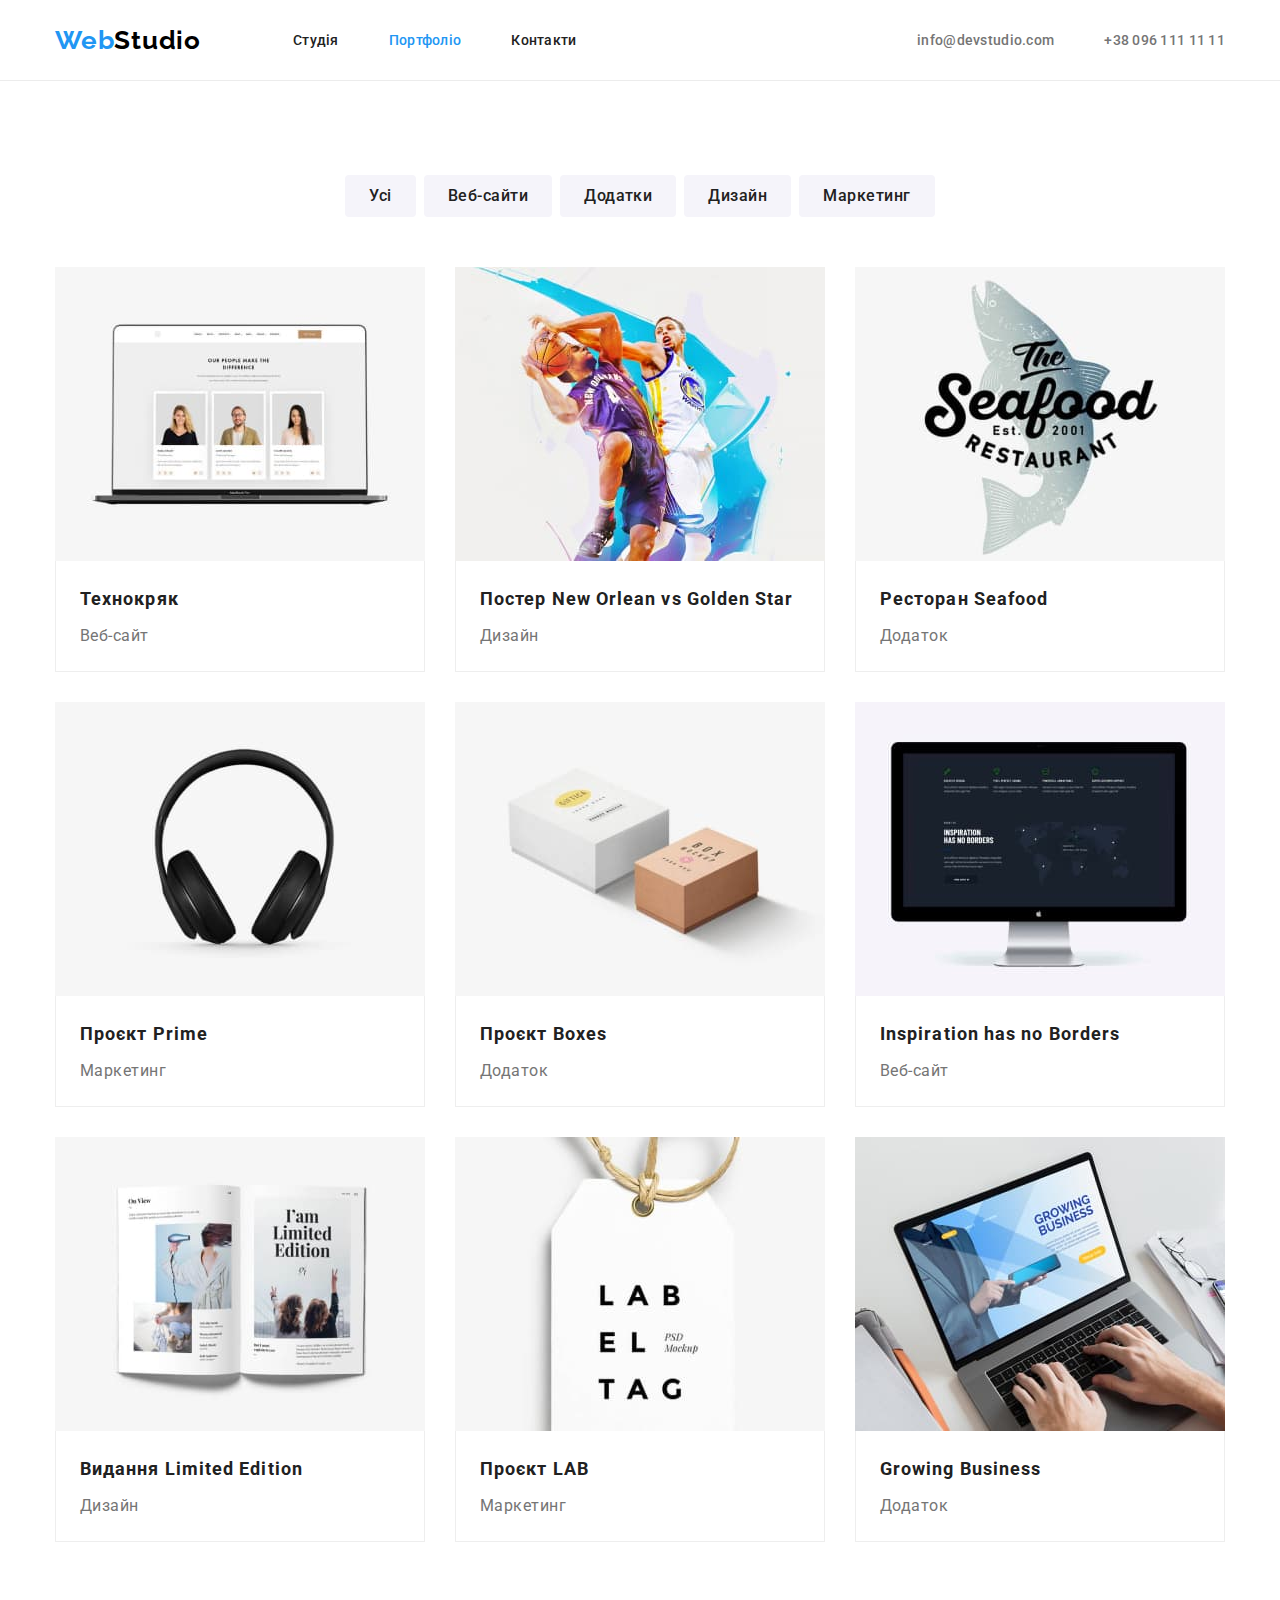
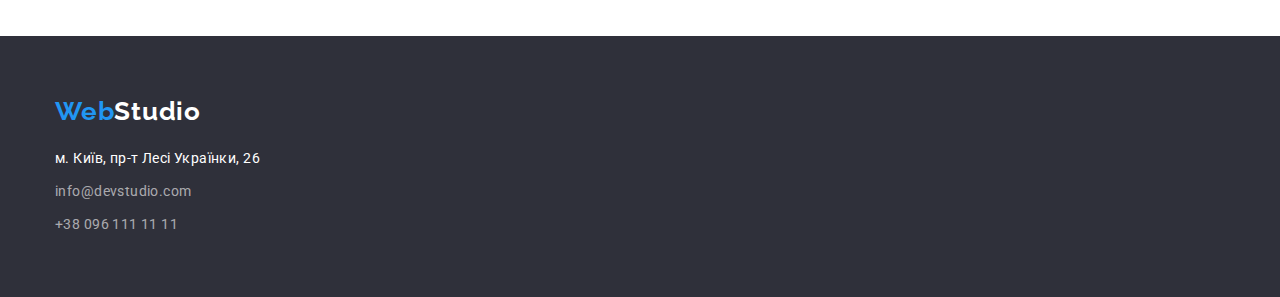
==== portfolio.html @ 220baa97 "0" ====
<!DOCTYPE html>
<html lang="uk">

<head>
    <meta charset="UTF-8" />
    <meta http-equiv="X-UA-Compatible" content="IE=edge" />
    <meta name="viewport" content="width=device-width, initial-scale=1.0" />
    <title>Document</title>
    <link rel="preconnect" href="https://fonts.googleapis.com">
    <link rel="preconnect" href="https://fonts.gstatic.com" crossorigin>
    <link rel="stylesheet"
        href="https://cdnjs.cloudflare.com/ajax/libs/modern-normalize/1.1.0/modern-normalize.min.css">
    <link
        href="https://fonts.googleapis.com/css2?family=Raleway:wght@700&family=Roboto:wght@400;500;700;900&display=swap"
        rel="stylesheet">
    <link rel="stylesheet" href="./css/styles.css">
</head>

<body>
    <header class="header">
        <div class="container header-container">
            <nav class="navigation">
                <a class="logo-top link" href="index.html">
                    <span class="web-logo">Web</span><span class="studio-logo">Studio</span>
                </a>
                <ul class="nav-list list">
                    <li class="nav-list-item">
                        <a class="nav-list-link link" href="index.html">Студія</a>
                    </li>
                    <li class="nav-list-item">
                        <a class="nav-list-link current link" href="portfolio.html">Портфоліо</a>
                    </li>
                    <li class="nav-list-item">
                        <a class="nav-list-link link" href="index.html">Контакти</a>
                    </li>
                </ul>
            </nav>
            <ul class="header-contacts list">
                <li class="header-contacts-item">
                    <a class="header-contacts-link link" href="mailto:info@devstudio.com">info@devstudio.com</a>
                </li>
                <li class="header-contacts-item">
                    <a class="header-contacts-link link" href="tel:+380961111111">+38 096 111 11 11</a>
                </li>
            </ul>
        </div>
    </header>
    <main>
        <section class="section filter">
            <div class="container">
                <ul class="filter-list list">
                    <li class=filter-list-item>
                        <button class="filter-btn">Усі</button>
                    </li>
                    <li class=filter-list-item>
                        <button class="filter-btn">Веб-сайти</button>
                    </li>
                    <li class=filter-list-item>
                        <button class="filter-btn">Додатки</button>
                    </li>
                    <li class=filter-list-item>
                        <button class="filter-btn">Дизайн</button>
                    </li>
                    <li class=filter-list-item>
                        <button class="filter-btn">Маркетинг</button>
                    </li>
                </ul>
                <h2 class="visually-hidden">Проєкти</h2>
                <ul class="projects-list list">
                    <li class="projects-list-item">
                        <a class="link" href="index.html">
                            <img src="images/project-1.jpg" alt="проєкт 1" width="370" height="294" />
                            <div class="project-item-wrapper">
                                <h3 class="project-title">Технокряк</h3>
                                <p class="project-dscr">Веб-сайт</p>
                            </div>
                        </a>
                    </li>
                    <li class="projects-list-item">
                        <a class="link" href="index.html">
                            <img src="images/project-2.jpg" alt="Проєкт 2" width="370" height="294" />
                            <div class="project-item-wrapper">
                                <h3 class="project-title">Постер New Orlean vs Golden Star</h3>
                                <p class="project-dscr">Дизайн</p>
                            </div>
                        </a>
                    </li>
                    <li class="projects-list-item"><a class="link" href="index.html">
                            <img src="images/project-3.jpg" alt="Проєкт 3" width="370" height="294" />
                            <div class="project-item-wrapper">
                                <h3 class="project-title">Ресторан Seafood</h3>
                                <p class="project-dscr">Додаток</p>
                            </div>
                        </a>
                    </li>
                    <li class="projects-list-item"><a class="link" href="index.html">
                            <img src="images/project-4.jpg" alt="Проєкт 4" width="370" height="294" />
                            <div class="project-item-wrapper">
                                <h3 class="project-title">Проєкт Prime</h3>
                                <p class="project-dscr">Маркетинг</p>
                            </div>
                        </a>
                    </li>
                    <li class="projects-list-item"><a class="link" href="index.html">
                            <img src="images/project-5.jpg" alt="Проєкт 5" width="370" height="294" />
                            <div class="project-item-wrapper">
                                <h3 class="project-title">Проєкт Boxes</h3>
                                <p class="project-dscr">Додаток</p>
                            </div>
                        </a>
                    </li>
                    <li class="projects-list-item"><a class="link" href="index.html">
                            <img src="images/project-6.jpg" alt="Проєкт 6" width="370" height="294" />
                            <div class="project-item-wrapper">
                                <h3 class="project-title">Inspiration has no Borders</h3>
                                <p class="project-dscr">Веб-сайт</p>
                            </div>
                        </a>
                    </li>
                    <li class="projects-list-item"><a class="link" href="index.html">
                            <img src="images/project-7.jpg" alt="Проєкт 7" width="370" height="294" />
                            <div class="project-item-wrapper">
                                <h3 class="project-title">Видання Limited Edition</h3>
                                <p class="project-dscr">Дизайн</p>
                            </div>
                        </a>
                    </li>
                    <li class="projects-list-item"><a class="link" href="index.html">
                            <img src="images/project-8.jpg" alt="Проєкт 8" width="370" height="294" />
                            <div class="project-item-wrapper">
                                <h3 class="project-title">Проєкт LAB</h3>
                                <p class="project-dscr">Маркетинг</p>
                            </div>
                        </a>
                    </li>
                    <li class="projects-list-item"><a class="link" href="index.html">
                            <img src="images/project-9.jpg" alt="Проєкт 9" width="370" height="294" />
                            <div class="project-item-wrapper">
                                <h3 class="project-title">Growing Business</h3>
                                <p class="project-dscr">Додаток</p>
                            </div>
                        </a>
                    </li>
                </ul>
            </div>
        </section>
    </main>
    <footer class="footer">
        <div class="container logo-footer">
            <a class="logo-bottom link" href="index.html">
                <span class="web-logo">Web</span><span class="studio-logo-footer">Studio</span>
            </a>
            <address class="address-list list link">
                <span class="address-list-item address">м. Київ, пр-т Лесі Українки, 26</span>
                <a class="address-list-item link" href="mailto:info@devstudio.com">info@devstudio.com</a>
                <a class="address-list-item link" href="tel:+380961111111">+38 096 111 11 11</a>
            </address>
        </div>
    </footer>
</body>

</html>
---- css/styles.css ----
:root {
  --primary-font-family: "Roboto", sans-serif;
  --secondary-font-family: "Raleway", sans-serif;
  --accent-color: #2196f3;
  --text-color: #757575;
  --dark-color: #212121;
  --light-color: #ffffff;
}

body {
  font-family: var(--primary-font-family);
  color: #212121;
}

h1,
h2,
h3,
h4,
p {
  margin-top: 0;
  margin-bottom: 0;
}

ul {
  margin-top: 0;
  margin-bottom: 0;
  padding-top: 0;
}

img {
  display: block;
}

.list {
  list-style: none;
}

.link {
  text-decoration: none;
}

.container {
  margin-left: auto;
  margin-right: auto;
  width: 1200px;
  padding-left: 15px;
  padding-right: 15px;
}

.section {
  padding-top: 94px;
  padding-bottom: 94px;
}

/* Header */

header {
  border-bottom: 1px solid #ececec;
}

.header-container {
  display: flex;
  align-items: center;
}

.navigation {
  display: flex;
  align-items: center;
}

.nav-list {
  display: flex;
  align-items: center;
  padding-left: 0;
}

.header-contacts {
  display: flex;
  align-items: center;
  margin-left: auto;
  padding-left: 0;
}

.logo-top {
  margin-right: 92px;
}

.logo-bottom {
  margin-bottom: 20px;
}

.web-logo {
  font-family: "Raleway", sans-serif;
  font-weight: 700;
  font-size: 26px;
  line-height: 1.19;
  letter-spacing: 0.03em;
  color: var(--accent-color);
}

.studio-logo {
  font-family: "Raleway", sans-serif;
  font-weight: 700;
  font-size: 26px;
  line-height: 1.19;
  letter-spacing: 0.03em;
  color: #000000;
}

.studio-logo-footer {
  font-family: "Raleway", sans-serif;
  font-weight: 700;
  font-size: 26px;
  line-height: 1.19;
  letter-spacing: 0.03em;
  color: var(--light-color);
}

.nav-list-item:not(:last-child) {
  margin-right: 50px;
}

.nav-list-link {
  display: block;
  padding-top: 32px;
  padding-bottom: 32px;
  font-weight: 500;
  font-size: 14px;
  line-height: 1.15;
  letter-spacing: 0.02em;
  color: var(--dark-color);
}

.nav-list-link.current {
  color: var(--accent-color);
}

.nav-list-link:hover,
.nav-list-link:focus {
  color: var(--accent-color);
}

.header-contacts-item:not(:last-child) {
  margin-right: 50px;
}

.header-contacts-link {
  font-weight: 500;
  font-size: 14px;
  line-height: 1.15;
  letter-spacing: 0.02em;
  color: var(--text-color);
}

.header-contacts-link:hover,
.header-contacts-link:focus {
  color: var(--accent-color);
}

.tel {
  margin-right: 215px;
}

.hero {
  background-color: #C4C4C4;
  background-image: linear-gradient(rgba(47, 48, 58, 0.4), rgba(47, 48, 58, 0.4)), 
  url("/images/bg.jpg");
  background-repeat: no-repeat;
  background-position: center;
background-size: cover;
  padding: 200px 0;
}

/* Main */

.main-title {
  font-weight: 900;
  font-size: 44px;
  line-height: 1.36;
  text-align: center;
  letter-spacing: 0.06em;
  text-transform: uppercase;
  color: var(--light-color);
  width: 696px;
  margin: 0 auto;
  margin-bottom: 30px;
}

.modal-btn {
  display: block;
  margin: 0 auto;
  padding: 10px 20px;
  min-width: 216px;
  font-weight: 700;
  font-size: 16px;
  line-height: 1.86;
  text-align: center;
  letter-spacing: 0.06em;
  color: var(--light-color);
  background: var(--accent-color);
  box-shadow: 0px 4px 4px rgba(0, 0, 0, 0.15);
  border-radius: 4px;
  cursor: pointer;
}

.modal-btn:hover,
.modal-btn:focus {
  background: var(--accent-color);
}

.title {
  font-weight: 700;
  font-size: 36px;
  line-height: 1.17;
  text-align: center;
  letter-spacing: 0.03em;
  margin-bottom: 50px;
}

.visually-hidden {
  position: absolute;
  width: 1px;
  height: 1px;
  margin: -1px;
  white-space: nowrap;
  clip-path: inset(100%);
  clip: rect(0 0 0 0);
  overflow: hidden;
}

.features {
  padding-bottom: 0;
}

.features-list {
  display: flex;
  flex-wrap: wrap;
  margin-right: -30px;
  margin-top: -30px;
  padding-left: 0;
}

.features-list-item {
  margin-right: 30px;
  margin-top: 30px;
  flex-basis: calc((100% - 120px) / 4);
}

.features-list-item-title {
  font-weight: 700;
  font-size: 14px;
  line-height: 1.15;
  letter-spacing: 0.03em;
  text-transform: uppercase;
  margin-bottom: 10px;
}

.features-list-item-dscr {
  font-size: 14px;
  line-height: 1.71;
  letter-spacing: 0.03em;
  color: var(--text-color);
}

.duties-list {
  display: flex;
  flex-wrap: wrap;
  margin-right: -30px;
  margin-top: -30px;
  padding-inline-start: 0;
}

.duties-list-item {
  margin-right: 30px;
  margin-top: 30px;
  flex-basis: calc((100% - 90px) / 3);
}

.team {
  background-color: #f5f4fa;
  padding-top: 94px;
}

.team-list {
  display: flex;
  flex-wrap: wrap;
  margin-right: -30px;
  margin-top: -30px;
  padding-inline-start: 0;
}

.team-list-member {
  margin-right: 30px;
  margin-top: 30px;
  flex-basis: calc((100% - 120px) / 4);
  border-radius: 50%;
  
}

.team-item-wrapper {
  padding-top: 30px;
  padding-bottom: 30px;
}

.team-list-member-name {
  font-weight: 500;
  font-size: 16px;
  line-height: 1.19;
  text-align: center;
  letter-spacing: 0.03em;
  margin-bottom: 10px;
}

.team-list-member-job {
  font-size: 16px;
  line-height: 1.19;
  text-align: center;
  letter-spacing: 0.03em;
  color: var(--text-color);
}

.social-list{
  display: flex;
  justify-content: space-between;
  padding-left: 32px;
  padding-right: 32px;
  margin-top: 16px;
}

.social-list-link {
  display: flex;
  align-items: center;
  justify-content: center;
  width: 44px;
  height: 44px;
  border-radius: 50%;
  }

.social-list-icon {
  fill: #AFB1B8;
}

.social-list-link:hover,
.social-list-link:focus {
    background-color: var(--accent-color);
}

.social-list-link:hover .social-list-icon,
.social-list-link:focus .social-list-icon {
fill: white;
}


/* Footer */

.address-list-item {
  font-style: normal;
  font-size: 14px;
  line-height: 1.71;
  letter-spacing: 0.03em;
  color: rgba(255, 255, 255, 0.6);
  display: flex;
  flex-direction: column;
  align-items: flex-start;
}

.address-list-item:not(:last-child) {
  margin-bottom: 9px;
}

.address {
  color: var(--light-color);
}

.address-list-item:hover,
.address-list-item:focus {
  color: var(--accent-color);
}

footer {
  background-color: #2f303a;
  padding-top: 60px;
  padding-bottom: 60px;
}

.logo-footer {
  display: flex;
  flex-direction: column;
  justify-content: flex-start;
}

/* Portfolio */

.filter-list {
  display: flex;
  flex-direction: row;
  justify-content: center;
  padding-left: 0;
  margin-bottom: 50px;
}

.filter-list-item:not(:last-child) {
  margin-right: 8px;
}

.filter-btn {
  font-weight: 500;
  font-size: 16px;
  line-height: 1.62;
  text-align: center;
  letter-spacing: 0.03em;
  color: #212121;
  background: #f5f4fa;
  cursor: pointer;
  border-radius: 4px;
  border-color: transparent;
  padding: 6px 22px;
}

.filter-btn:hover,
.filter-btn:focus {
  background-color: var(--accent-color);
  color: #ffffff;
}

.project-title {
  font-weight: 700;
  font-size: 18px;
  line-height: 2;
  letter-spacing: 0.06em;
  color: var(--dark-color);
}

.project-dscr {
  font-size: 16px;
  line-height: 1.88;
  letter-spacing: 0.03em;
  color: var(--text-color);
  margin-top: 4px;
}

.projects-list {
  display: flex;
  flex-wrap: wrap;
  margin-right: -30px;
  margin-top: -30px;
  padding-left: 0;
}

.projects-list-item {
  margin-right: 30px;
  margin-top: 30px;
  flex-basis: calc((100% - 90px) / 3);
}

.project-item-wrapper {
  padding: 20px 24px;
  border-bottom: 1px solid #eeeeee;
  border-left: 1px solid #eeeeee;
  border-right: 1px solid #eeeeee;
}
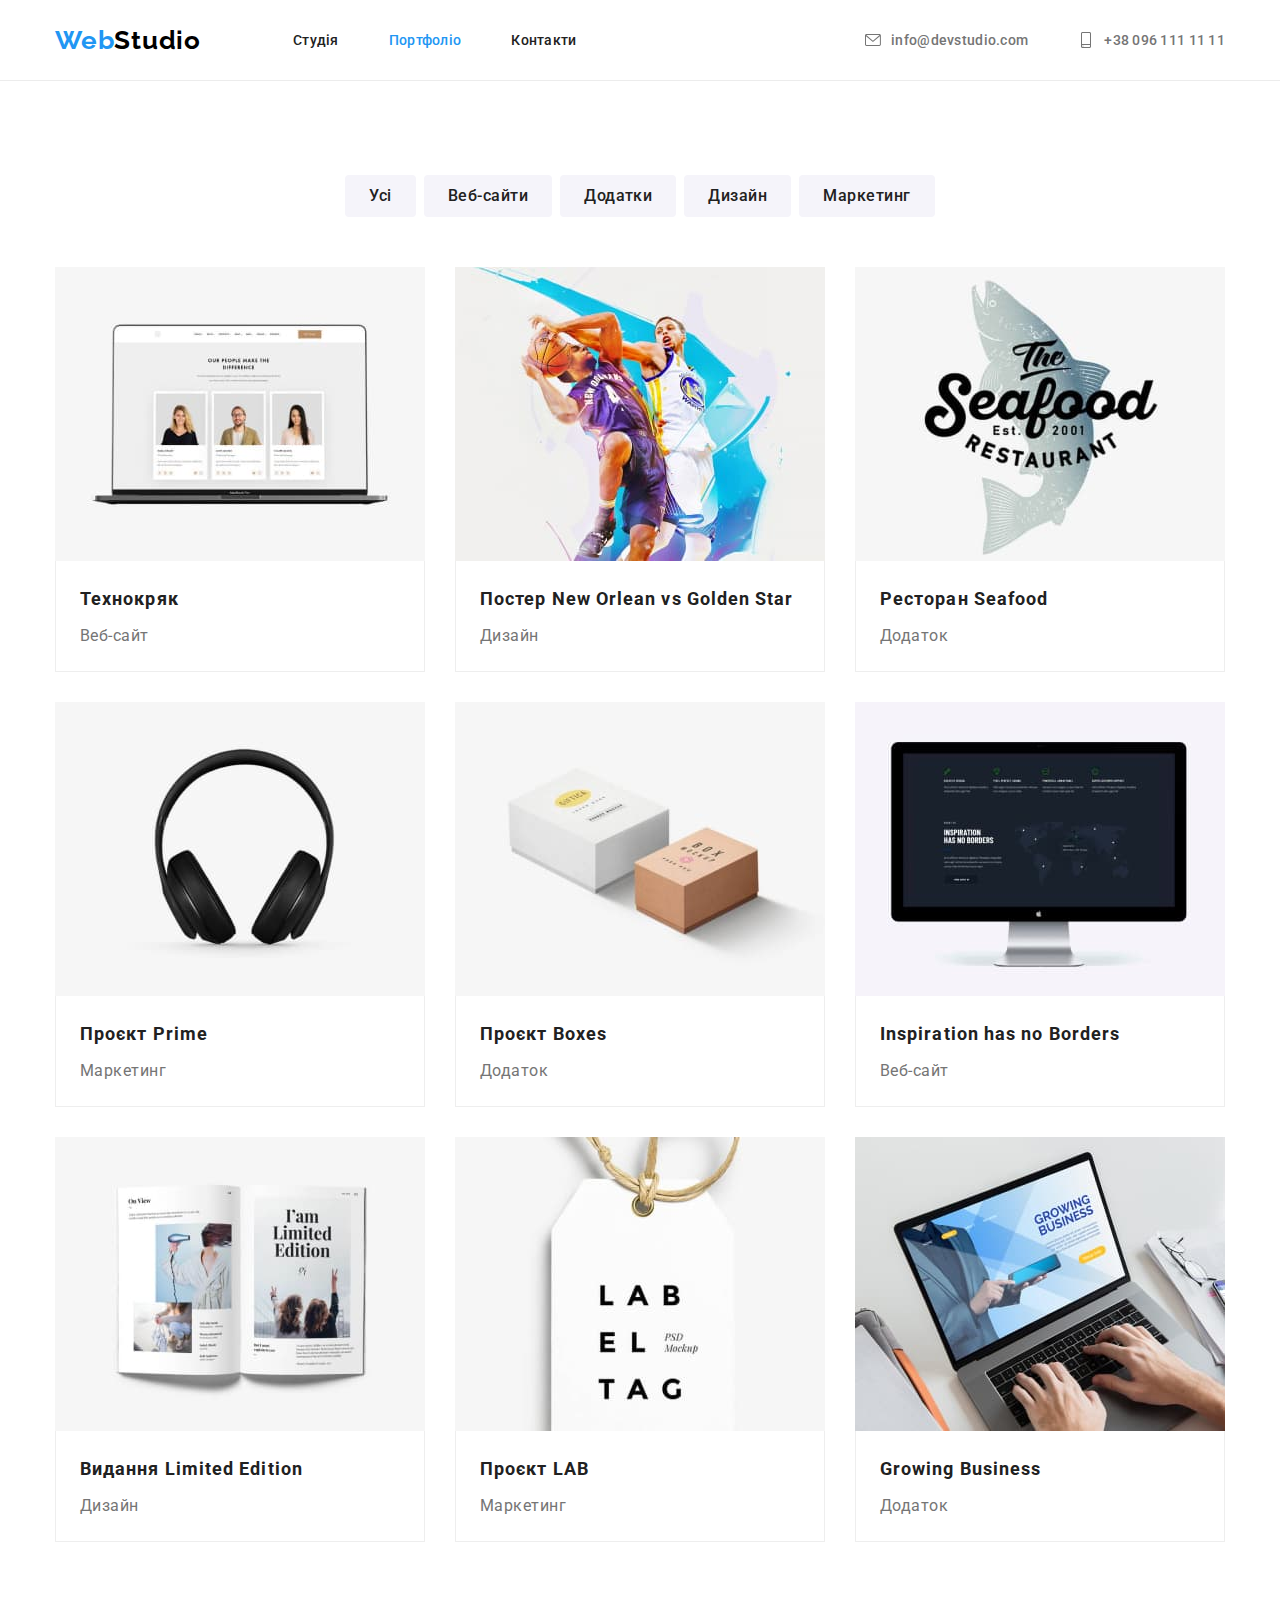
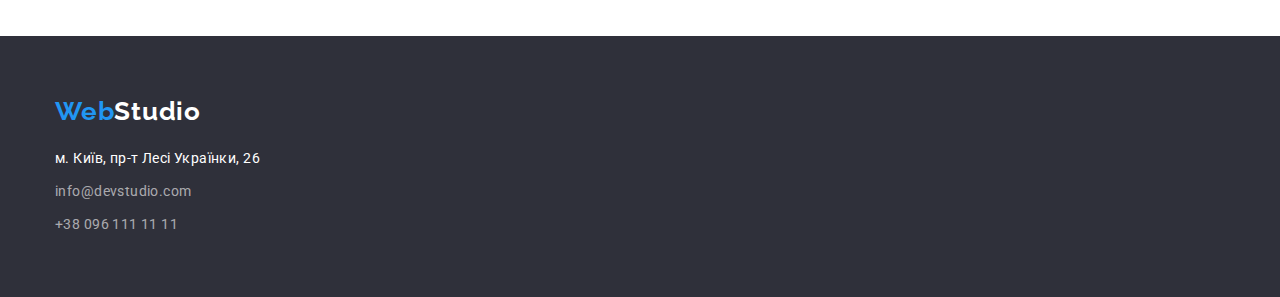
==== commit dfe888e1: "1" ====
--- a/portfolio.html
+++ b/portfolio.html
@@ -15,7 +15,6 @@
         rel="stylesheet">
     <link rel="stylesheet" href="./css/styles.css">
 </head>
-
 <body>
     <header class="header">
         <div class="container header-container">
@@ -37,10 +36,16 @@
             </nav>
             <ul class="header-contacts list">
                 <li class="header-contacts-item">
-                    <a class="header-contacts-link link" href="mailto:info@devstudio.com">info@devstudio.com</a>
+                    <a class="header-contacts-link link" href="mailto:info@devstudio.com">
+                        <svg class="contacts-icon" width="16" height="12">
+                            <use href="/images/icons.svg#icon-envelope"></use>
+                        </svg>info@devstudio.com</a>
                 </li>
                 <li class="header-contacts-item">
-                    <a class="header-contacts-link link" href="tel:+380961111111">+38 096 111 11 11</a>
+                    <a class="header-contacts-link link" href="tel:+380961111111">
+                        <svg class="contacts-icon" width="10" height="16">
+                            <use href="/images/icons.svg#icon-smartphone"></use>
+                        </svg>+38 096 111 11 11</a>
                 </li>
             </ul>
         </div>
--- a/css/styles.css
+++ b/css/styles.css
@@ -145,6 +145,8 @@
 }
 
 .header-contacts-link {
+  display: flex;
+  justify-content: center;
   font-weight: 500;
   font-size: 14px;
   line-height: 1.15;
@@ -161,13 +163,29 @@
   margin-right: 215px;
 }
 
+.contacts-icon {
+  margin-right: 10px;
+  margin-bottom: 0;
+  width: 16px;
+  height: 16px;
+  fill: #757575;
+}
+
+.header-contacts-link:hover .contacts-icon,
+.header-contacts-link:focus .contacts-icon {
+  fill: var(--accent-color);
+}
+
 .hero {
-  background-color: #C4C4C4;
-  background-image: linear-gradient(rgba(47, 48, 58, 0.4), rgba(47, 48, 58, 0.4)), 
-  url("/images/bg.jpg");
+  background-color: #c4c4c4;
+  background-image: linear-gradient(
+      rgba(47, 48, 58, 0.4),
+      rgba(47, 48, 58, 0.4)
+    ),
+    url("/images/bg.jpg");
   background-repeat: no-repeat;
   background-position: center;
-background-size: cover;
+  background-size: cover;
   padding: 200px 0;
 }
 
@@ -240,6 +258,16 @@
   padding-left: 0;
 }
 
+.features-list-item-icon {
+  display: flex;
+  align-items: center;
+  padding: 25px 100px;
+  background-color: #f5f4fa;
+  width: 270px;
+  height: 120px;
+  margin-bottom: 30px;
+}
+
 .features-list-item {
   margin-right: 30px;
   margin-top: 30px;
@@ -293,8 +321,10 @@
   margin-right: 30px;
   margin-top: 30px;
   flex-basis: calc((100% - 120px) / 4);
-  border-radius: 50%;
-  
+  background: #ffffff;
+  box-shadow: 0px 1px 3px rgba(0, 0, 0, 0.12), 0px 1px 1px rgba(0, 0, 0, 0.14),
+    0px 2px 1px rgba(0, 0, 0, 0.2);
+  border-radius: 0px 0px 4px 4px;
 }
 
 .team-item-wrapper {
@@ -319,7 +349,7 @@
   color: var(--text-color);
 }
 
-.social-list{
+.social-list {
   display: flex;
   justify-content: space-between;
   padding-left: 32px;
@@ -334,22 +364,21 @@
   width: 44px;
   height: 44px;
   border-radius: 50%;
-  }
+}
 
 .social-list-icon {
-  fill: #AFB1B8;
+  fill: #afb1b8;
 }
 
 .social-list-link:hover,
 .social-list-link:focus {
-    background-color: var(--accent-color);
+  background-color: var(--accent-color);
 }
 
 .social-list-link:hover .social-list-icon,
 .social-list-link:focus .social-list-icon {
-fill: white;
-}
-
+  fill: white;
+}
 
 /* Footer */
 
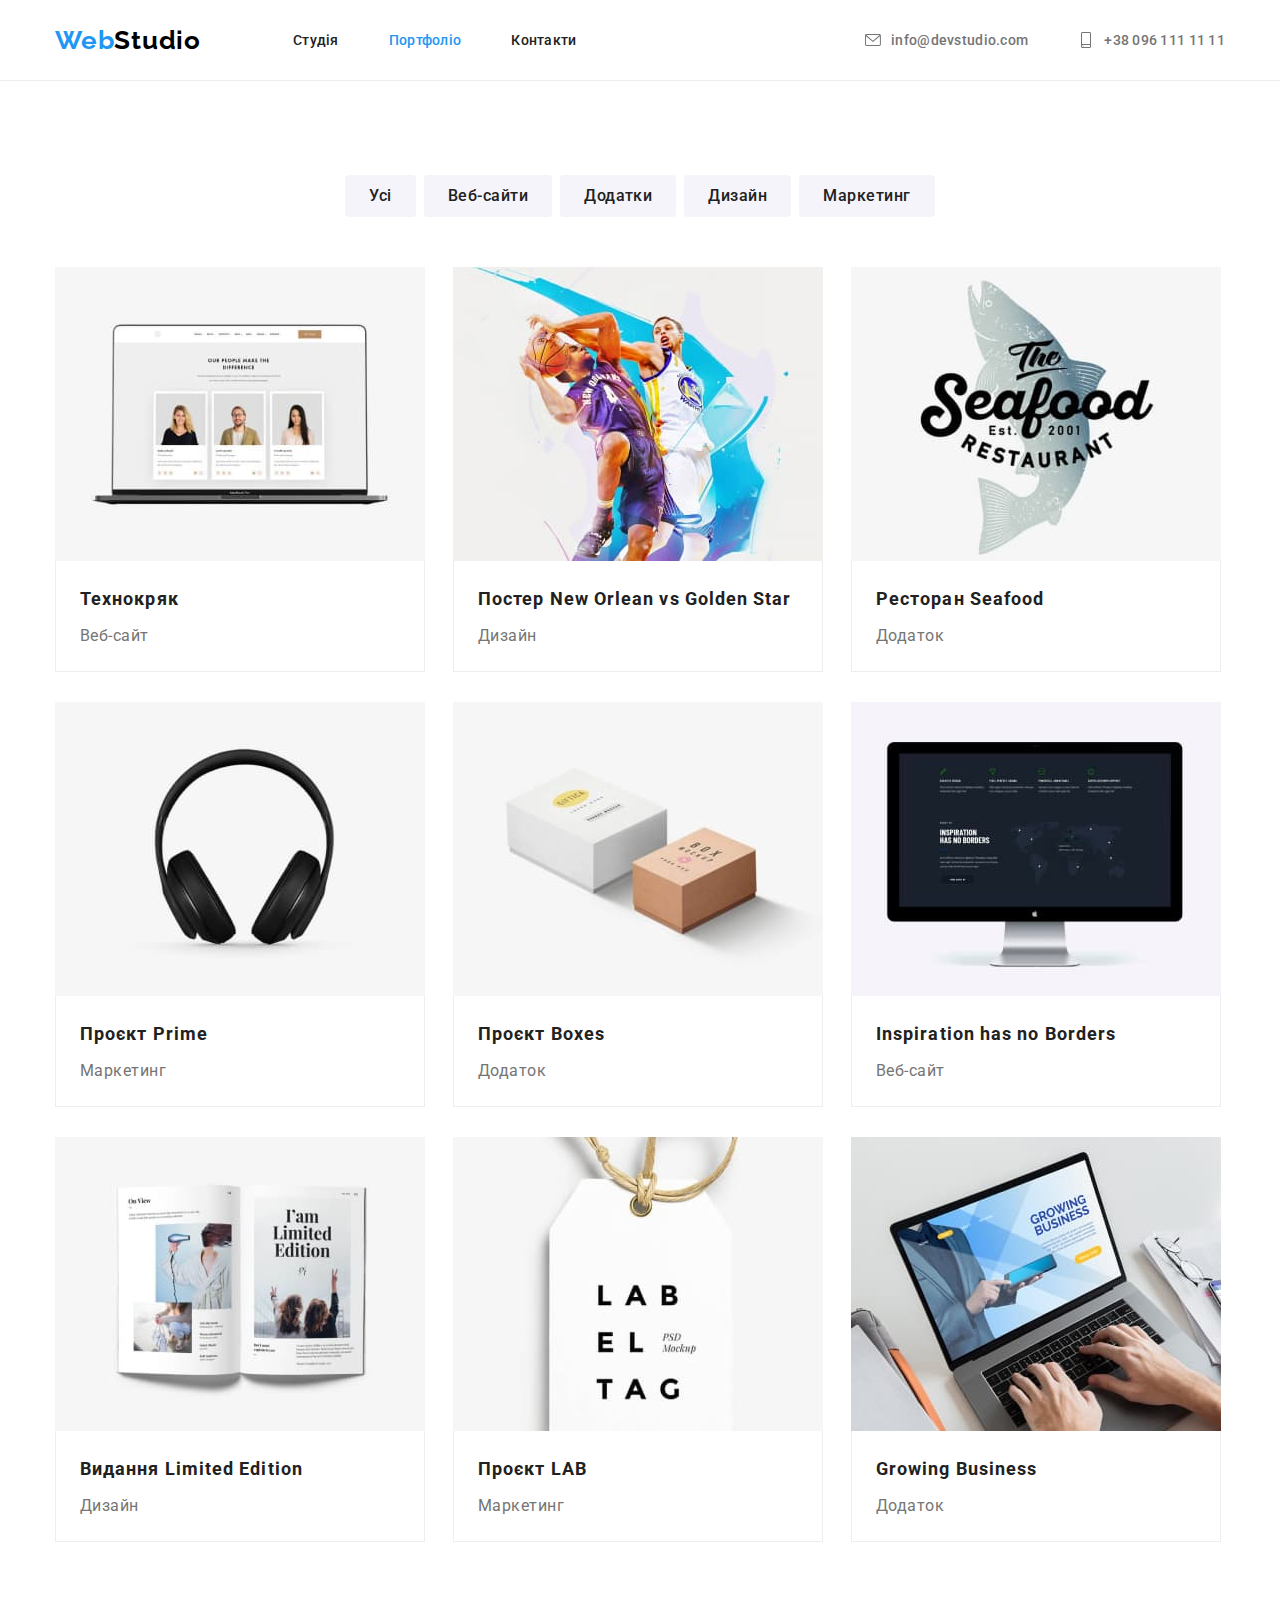
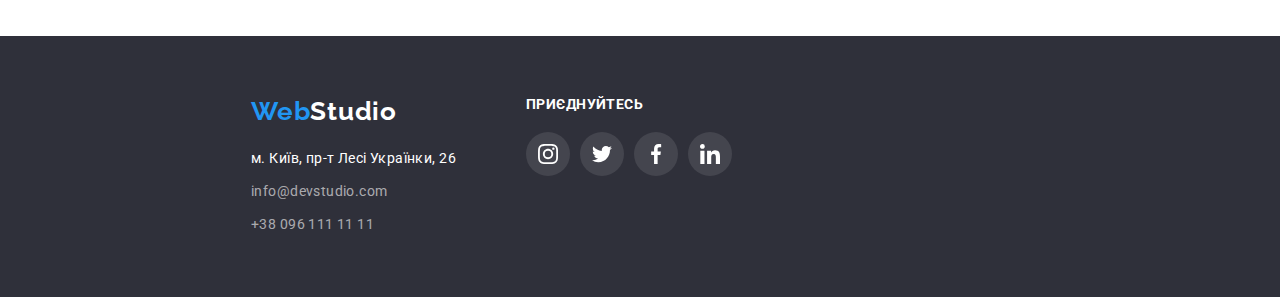
==== commit 5481d098: "2.0" ====
--- a/portfolio.html
+++ b/portfolio.html
@@ -150,18 +150,59 @@
             </div>
         </section>
     </main>
-    <footer class="footer">
-        <div class="container logo-footer">
-            <a class="logo-bottom link" href="index.html">
-                <span class="web-logo">Web</span><span class="studio-logo-footer">Studio</span>
-            </a>
-            <address class="address-list list link">
-                <span class="address-list-item address">м. Київ, пр-т Лесі Українки, 26</span>
-                <a class="address-list-item link" href="mailto:info@devstudio.com">info@devstudio.com</a>
-                <a class="address-list-item link" href="tel:+380961111111">+38 096 111 11 11</a>
-            </address>
-        </div>
-    </footer>
+<footer class="footer">
+    <div class="container logo-footer">
+        <ul class="footer-blocks list">
+            <li class="footer-first-block">
+                <a class="logo-bottom link" href="index.html">
+                    <span class="web-logo">Web</span><span class="studio-logo-footer">Studio</span>
+                </a>
+                <address class="address-list list link">
+                    <span class="address-list-item address">м. Київ, пр-т Лесі Українки, 26</span>
+                    <a class="address-list-item link" href="mailto:info@devstudio.com">info@devstudio.com</a>
+                    <a class="address-list-item link" href="tel:+380961111111">+38 096 111 11 11</a>
+                </address>
+            </li>
+            <li class="footer-second-block">
+                <h3 class="footer-social-title">приєднуйтесь</h3>
+                <ul class="footer-social-list list">
+                    <li class="footer-social-list-item">
+                        <a class="footer-social-list-link link" href="">
+                            <svg class="footer-social-list-icon" width="20" height="20">
+                                <use href="images/icons.svg#icon-instagram">
+                                </use>
+                            </svg>
+                        </a>
+                    </li>
+                    <li class="footer-social-list-item">
+                        <a class="footer-social-list-link link" href="">
+                            <svg class="footer-social-list-icon" width="20" height="20">
+                                <use href="images/icons.svg#icon-twitter">
+                                </use>
+                            </svg>
+                        </a>
+                    </li>
+                    <li class="footer-social-list-item">
+                        <a class="footer-social-list-link link" href="">
+                            <svg class="footer-social-list-icon" width="20" height="20">
+                                <use href="images/icons.svg#icon-facebook">
+                                </use>
+                            </svg>
+                        </a>
+                    </li>
+                    <li class="footer-social-list-item">
+                        <a class="footer-social-list-link link" href="">
+                            <svg class="footer-social-list-icon" width="20" height="20">
+                                <use href="images/icons.svg#icon-linkedin">
+                                </use>
+                            </svg>
+                        </a>
+                    </li>
+            </li>
+        </ul>
+        </ul>
+    </div>
+</footer>
 </body>
 
 </html>--- a/css/styles.css
+++ b/css/styles.css
@@ -86,6 +86,7 @@
 }
 
 .logo-bottom {
+  display: inline-block;
   margin-bottom: 20px;
 }
 
@@ -182,7 +183,7 @@
       rgba(47, 48, 58, 0.4),
       rgba(47, 48, 58, 0.4)
     ),
-    url("/images/bg.jpg");
+    url("../images/bg.jpg");
   background-repeat: no-repeat;
   background-position: center;
   background-size: cover;
@@ -216,14 +217,14 @@
   letter-spacing: 0.06em;
   color: var(--light-color);
   background: var(--accent-color);
-  box-shadow: 0px 4px 4px rgba(0, 0, 0, 0.15);
-  border-radius: 4px;
   cursor: pointer;
 }
 
 .modal-btn:hover,
 .modal-btn:focus {
-  background: var(--accent-color);
+background: #2196F3;
+box-shadow: 0px 4px 4px rgba(0, 0, 0, 0.15);
+border-radius: 4px;
 }
 
 .title {
@@ -377,7 +378,34 @@
 
 .social-list-link:hover .social-list-icon,
 .social-list-link:focus .social-list-icon {
-  fill: white;
+  fill: var(--light-color);
+}
+
+.customers-list {
+  display: flex;
+  align-items: center;
+  justify-content: space-between;
+}
+
+.customers-list-item-link {
+  display: flex;
+  align-items: center;
+  justify-content: center;
+  fill: #afb1b8;
+  border: 1px solid #afb1b8;
+  border-radius: 3%;
+  width: 170px;
+  height: 92px;
+}
+
+.customers-list-item-link:hover,
+.customers-list-item-link:focus {
+  fill: var(--accent-color);
+  border: 1px solid var(--accent-color);
+}
+
+.customers-list-item:not(:last-child) {
+  margin-right: 30px;
 }
 
 /* Footer */
@@ -416,6 +444,59 @@
   display: flex;
   flex-direction: column;
   justify-content: flex-start;
+}
+
+.footer-blocks {
+  display: flex;
+  justify-content: flex-start;
+  margin-left: 156px;
+}
+
+.footer-second-block {
+  margin-left: 70px;
+}
+
+.footer-social-title {
+  font-weight: 700;
+  font-size: 14px;
+  line-height: 16px;
+  letter-spacing: 0.03em;
+  text-transform: uppercase;
+  color: var(--light-color);
+}
+
+.footer-social-list {
+  display: flex;
+  justify-content: space-between;
+  padding-left: 32px;
+  padding-right: 32px;
+  align-items: center;
+  margin-left: 0;
+  padding-left: 0;
+}
+
+.footer-social-list-link {
+  display: flex;
+  align-items: center;
+  justify-content: center;
+  width: 44px;
+  height: 44px;
+  border-radius: 50%;
+  background: rgba(255, 255, 255, 0.1);
+  margin-top: 20px;
+}
+
+.footer-social-list-item:not(:last-child) {
+  margin-right: 10px;
+}
+
+.footer-social-list-icon {
+  fill: var(--light-color);
+}
+
+.footer-social-list-link:hover,
+.footer-social-list-link:focus {
+  background-color: var(--accent-color);
 }
 
 /* Portfolio */
@@ -450,6 +531,8 @@
 .filter-btn:focus {
   background-color: var(--accent-color);
   color: #ffffff;
+  box-shadow: 0px 3px 1px rgba(0, 0, 0, 0.1), 0px 1px 2px rgba(0, 0, 0, 0.08), 0px 2px 2px rgba(0, 0, 0, 0.12);
+border-radius: 4px;
 }
 
 .project-title {
@@ -477,9 +560,17 @@
 }
 
 .projects-list-item {
-  margin-right: 30px;
+  margin-right: 28px;
   margin-top: 30px;
   flex-basis: calc((100% - 90px) / 3);
+}
+
+.projects-list-item:hover,
+.projects-list-item:focus {
+  background: #ffffff;
+  border: 1px solid #eeeeee;
+  box-shadow: 0px 1px 1px rgba(0, 0, 0, 0.12), 0px 4px 4px rgba(0, 0, 0, 0.06),
+    1px 4px 6px rgba(0, 0, 0, 0.16);
 }
 
 .project-item-wrapper {
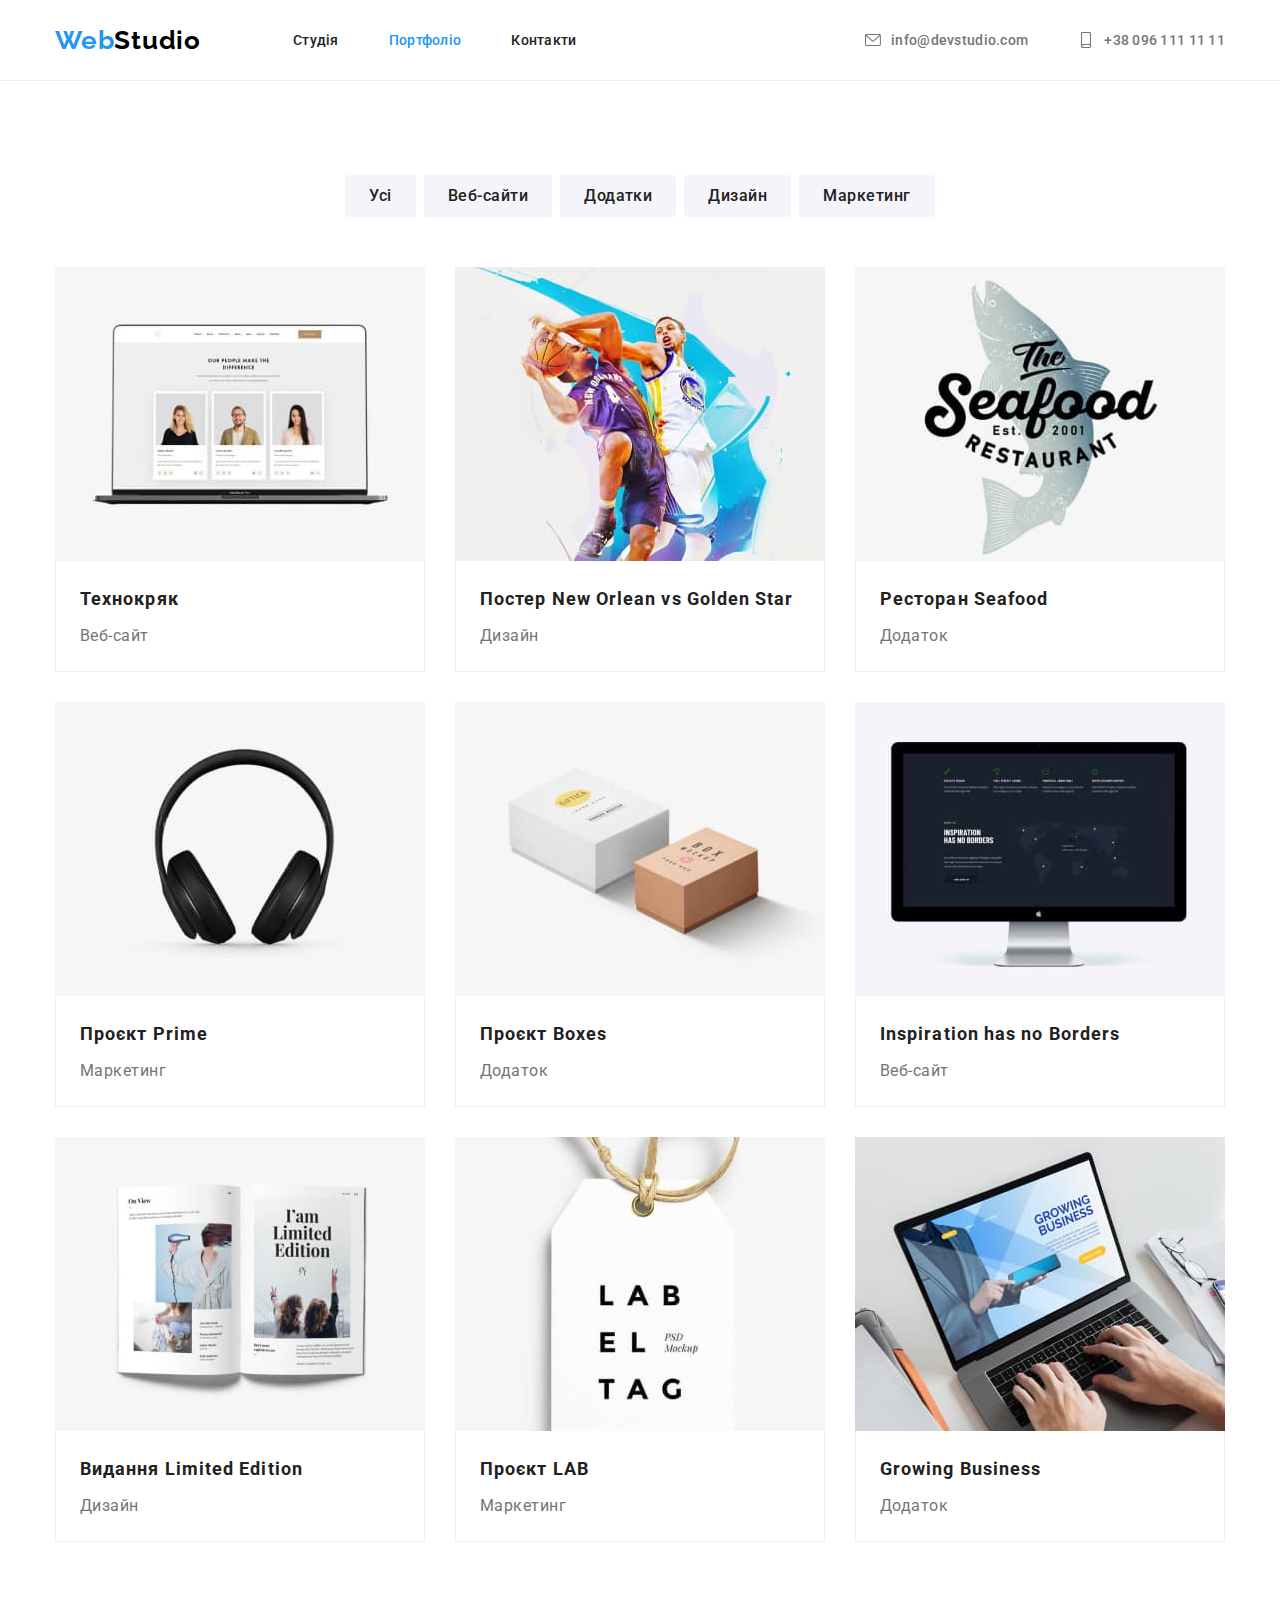
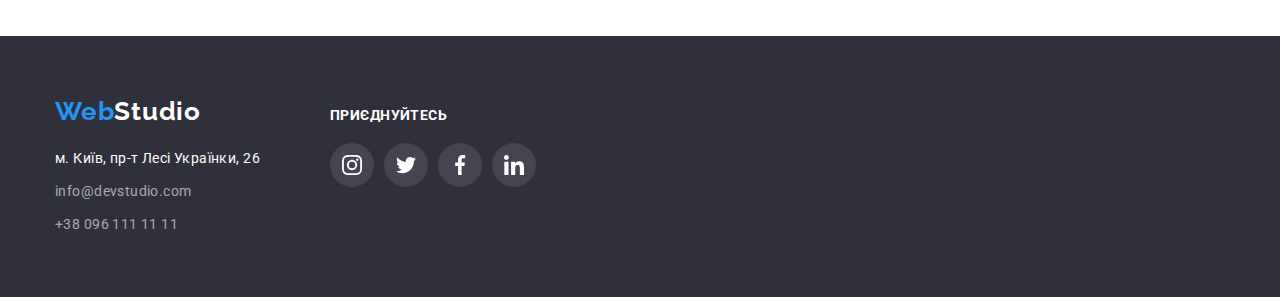
==== commit 5962afdc: "3.0" ====
--- a/portfolio.html
+++ b/portfolio.html
@@ -15,6 +15,7 @@
         rel="stylesheet">
     <link rel="stylesheet" href="./css/styles.css">
 </head>
+
 <body>
     <header class="header">
         <div class="container header-container">
@@ -38,13 +39,13 @@
                 <li class="header-contacts-item">
                     <a class="header-contacts-link link" href="mailto:info@devstudio.com">
                         <svg class="contacts-icon" width="16" height="12">
-                            <use href="/images/icons.svg#icon-envelope"></use>
+                            <use href="images/icons.svg#icon-envelope"></use>
                         </svg>info@devstudio.com</a>
                 </li>
                 <li class="header-contacts-item">
-                    <a class="header-contacts-link link" href="tel:+380961111111">
-                        <svg class="contacts-icon" width="10" height="16">
-                            <use href="/images/icons.svg#icon-smartphone"></use>
+                    <a class="header-contacts-link link" href="tel:+380961111111"><svg class="contacts-icon" width="10"
+                            height="16">
+                            <use href="images/icons.svg#icon-smartphone"></use>
                         </svg>+38 096 111 11 11</a>
                 </li>
             </ul>
@@ -73,76 +74,101 @@
                 <h2 class="visually-hidden">Проєкти</h2>
                 <ul class="projects-list list">
                     <li class="projects-list-item">
-                        <a class="link" href="index.html">
-                            <img src="images/project-1.jpg" alt="проєкт 1" width="370" height="294" />
-                            <div class="project-item-wrapper">
-                                <h3 class="project-title">Технокряк</h3>
-                                <p class="project-dscr">Веб-сайт</p>
-                            </div>
-                        </a>
-                    </li>
-                    <li class="projects-list-item">
-                        <a class="link" href="index.html">
-                            <img src="images/project-2.jpg" alt="Проєкт 2" width="370" height="294" />
-                            <div class="project-item-wrapper">
-                                <h3 class="project-title">Постер New Orlean vs Golden Star</h3>
-                                <p class="project-dscr">Дизайн</p>
-                            </div>
-                        </a>
-                    </li>
-                    <li class="projects-list-item"><a class="link" href="index.html">
-                            <img src="images/project-3.jpg" alt="Проєкт 3" width="370" height="294" />
-                            <div class="project-item-wrapper">
-                                <h3 class="project-title">Ресторан Seafood</h3>
-                                <p class="project-dscr">Додаток</p>
-                            </div>
-                        </a>
-                    </li>
-                    <li class="projects-list-item"><a class="link" href="index.html">
-                            <img src="images/project-4.jpg" alt="Проєкт 4" width="370" height="294" />
-                            <div class="project-item-wrapper">
-                                <h3 class="project-title">Проєкт Prime</h3>
-                                <p class="project-dscr">Маркетинг</p>
-                            </div>
-                        </a>
-                    </li>
-                    <li class="projects-list-item"><a class="link" href="index.html">
-                            <img src="images/project-5.jpg" alt="Проєкт 5" width="370" height="294" />
-                            <div class="project-item-wrapper">
-                                <h3 class="project-title">Проєкт Boxes</h3>
-                                <p class="project-dscr">Додаток</p>
-                            </div>
-                        </a>
-                    </li>
-                    <li class="projects-list-item"><a class="link" href="index.html">
-                            <img src="images/project-6.jpg" alt="Проєкт 6" width="370" height="294" />
-                            <div class="project-item-wrapper">
-                                <h3 class="project-title">Inspiration has no Borders</h3>
-                                <p class="project-dscr">Веб-сайт</p>
-                            </div>
-                        </a>
-                    </li>
-                    <li class="projects-list-item"><a class="link" href="index.html">
-                            <img src="images/project-7.jpg" alt="Проєкт 7" width="370" height="294" />
-                            <div class="project-item-wrapper">
-                                <h3 class="project-title">Видання Limited Edition</h3>
-                                <p class="project-dscr">Дизайн</p>
-                            </div>
-                        </a>
-                    </li>
-                    <li class="projects-list-item"><a class="link" href="index.html">
-                            <img src="images/project-8.jpg" alt="Проєкт 8" width="370" height="294" />
-                            <div class="project-item-wrapper">
-                                <h3 class="project-title">Проєкт LAB</h3>
-                                <p class="project-dscr">Маркетинг</p>
-                            </div>
-                        </a>
-                    </li>
-                    <li class="projects-list-item"><a class="link" href="index.html">
-                            <img src="images/project-9.jpg" alt="Проєкт 9" width="370" height="294" />
-                            <div class="project-item-wrapper">
-                                <h3 class="project-title">Growing Business</h3>
-                                <p class="project-dscr">Додаток</p>
+                        <a class="projects-list-link link" href="index.html">
+                            <div>
+                                <img src="images/project-1.jpg" alt="проєкт 1" width="370" height="294" />
+                                <div class="project-item-wrapper">
+                                    <h3 class="project-title">Технокряк</h3>
+                                    <p class="project-dscr">Веб-сайт</p>
+                                </div>
+                            </div>
+                        </a>
+                    </li>
+                    <li class="projects-list-item">
+                        <a class="projects-list-link link" href="index.html">
+                            <div>
+                                <img src="images/project-2.jpg" alt="Проєкт 2" width="370" height="294" />
+                                <div class="project-item-wrapper">
+                                    <h3 class="project-title">Постер New Orlean vs Golden Star</h3>
+                                    <p class="project-dscr">Дизайн</p>
+                                </div>
+                            </div>
+                        </a>
+                    </li>
+                    <li class="projects-list-item">
+                        <a class="projects-list-link link" href="index.html">
+                            <div>
+                                <img src="images/project-3.jpg" alt="Проєкт 3" width="370" height="294" />
+                                <div class="project-item-wrapper">
+                                    <h3 class="project-title">Ресторан Seafood</h3>
+                                    <p class="project-dscr">Додаток</p>
+                                </div>
+                            </div>
+                        </a>
+                    </li>
+                    <li class="projects-list-item">
+                        <a class="projects-list-link link" href="index.html">
+                            <div>
+                                <img src="images/project-4.jpg" alt="Проєкт 4" width="370" height="294" />
+                                <div class="project-item-wrapper">
+                                    <h3 class="project-title">Проєкт Prime</h3>
+                                    <p class="project-dscr">Маркетинг</p>
+                                </div>
+                            </div>
+                        </a>
+                    </li>
+                    <li class="projects-list-item">
+                        <a class="projects-list-link link" href="index.html">
+                            <div>
+                                <img src="images/project-5.jpg" alt="Проєкт 5" width="370" height="294" />
+                                <div class="project-item-wrapper">
+                                    <h3 class="project-title">Проєкт Boxes</h3>
+                                    <p class="project-dscr">Додаток</p>
+                                </div>
+                            </div>
+                        </a>
+                    </li>
+                    <li class="projects-list-item">
+                        <a class="projects-list-link link" href="index.html">
+                            <div>
+                                <img src="images/project-6.jpg" alt="Проєкт 6" width="370" height="294" />
+                                <div class="project-item-wrapper">
+                                    <h3 class="project-title">Inspiration has no Borders</h3>
+                                    <p class="project-dscr">Веб-сайт</p>
+                                </div>
+                            </div>
+                        </a>
+                    </li>
+                    <li class="projects-list-item">
+                        <a class="projects-list-link link" href="index.html">
+                            <div>
+                                <img src="images/project-7.jpg" alt="Проєкт 7" width="370" height="294" />
+                                <div class="project-item-wrapper">
+                                    <h3 class="project-title">Видання Limited Edition</h3>
+                                    <p class="project-dscr">Дизайн</p>
+                                </div>
+                            </div>
+                        </a>
+                    </li>
+                    <li class="projects-list-item">
+                        <a class="projects-list-link link" href="index.html">
+                            <div>
+                                <img src="images/project-8.jpg" alt="Проєкт 8" width="370" height="294" />
+                                <div class="project-item-wrapper">
+                                    <h3 class="project-title">Проєкт LAB</h3>
+                                    <p class="project-dscr">Маркетинг</p>
+                                </div>
+                            </div>
+                        </a>
+                    </li>
+                    <li class="projects-list-item">
+                        <a class="projects-list-link link" href="index.html">
+                            <div>
+                                <img src="images/project-9.jpg" alt="Проєкт 9" width="370" height="294" />
+                                <div class="project-item-wrapper">
+                                    <h3 class="project-title">Growing Business</h3>
+                                    <p class="project-dscr">Додаток</p>
+                                </div>
                             </div>
                         </a>
                     </li>
@@ -150,10 +176,9 @@
             </div>
         </section>
     </main>
-<footer class="footer">
-    <div class="container logo-footer">
-        <ul class="footer-blocks list">
-            <li class="footer-first-block">
+    <footer class="footer">
+        <div class="container logo-footer">
+            <div class="footer-first-block">
                 <a class="logo-bottom link" href="index.html">
                     <span class="web-logo">Web</span><span class="studio-logo-footer">Studio</span>
                 </a>
@@ -162,8 +187,8 @@
                     <a class="address-list-item link" href="mailto:info@devstudio.com">info@devstudio.com</a>
                     <a class="address-list-item link" href="tel:+380961111111">+38 096 111 11 11</a>
                 </address>
-            </li>
-            <li class="footer-second-block">
+            </div>
+            <div class="footer-second-block">
                 <h3 class="footer-social-title">приєднуйтесь</h3>
                 <ul class="footer-social-list list">
                     <li class="footer-social-list-item">
@@ -198,11 +223,11 @@
                             </svg>
                         </a>
                     </li>
-            </li>
-        </ul>
-        </ul>
-    </div>
-</footer>
+                    </li>
+                </ul>
+            </div>
+        </div>
+    </footer>
 </body>
 
 </html>--- a/css/styles.css
+++ b/css/styles.css
@@ -188,6 +188,8 @@
   background-position: center;
   background-size: cover;
   padding: 200px 0;
+  width: 1600px;
+  margin: 0 auto;
 }
 
 /* Main */
@@ -222,9 +224,9 @@
 
 .modal-btn:hover,
 .modal-btn:focus {
-background: #2196F3;
-box-shadow: 0px 4px 4px rgba(0, 0, 0, 0.15);
-border-radius: 4px;
+  background: #2196f3;
+  box-shadow: 0px 4px 4px rgba(0, 0, 0, 0.15);
+  border-radius: 4px;
 }
 
 .title {
@@ -262,10 +264,15 @@
 .features-list-item-icon {
   display: flex;
   align-items: center;
-  padding: 25px 100px;
-  background-color: #f5f4fa;
+}
+
+.features-list-item-container {
   width: 270px;
   height: 120px;
+  display: flex;
+  align-items: center;
+  justify-content: center;
+  background-color: #f5f4fa;
   margin-bottom: 30px;
 }
 
@@ -329,8 +336,8 @@
 }
 
 .team-item-wrapper {
-  padding-top: 30px;
-  padding-bottom: 30px;
+  padding-top: 32px;
+  padding-bottom: 32px;
 }
 
 .team-list-member-name {
@@ -352,10 +359,10 @@
 
 .social-list {
   display: flex;
-  justify-content: space-between;
-  padding-left: 32px;
-  padding-right: 32px;
+  justify-content: center;
+  align-items: center;
   margin-top: 16px;
+  padding: 0;
 }
 
 .social-list-link {
@@ -367,6 +374,10 @@
   border-radius: 50%;
 }
 
+.social-list-item:not(:last-child) {
+  margin-right: 10px;
+}
+
 .social-list-icon {
   fill: #afb1b8;
 }
@@ -384,7 +395,8 @@
 .customers-list {
   display: flex;
   align-items: center;
-  justify-content: space-between;
+  justify-content: center;
+  padding: 0;
 }
 
 .customers-list-item-link {
@@ -442,8 +454,8 @@
 
 .logo-footer {
   display: flex;
-  flex-direction: column;
-  justify-content: flex-start;
+  flex-direction: row;
+  align-items: baseline;
 }
 
 .footer-blocks {
@@ -467,12 +479,9 @@
 
 .footer-social-list {
   display: flex;
-  justify-content: space-between;
-  padding-left: 32px;
-  padding-right: 32px;
-  align-items: center;
-  margin-left: 0;
+  align-items: center;
   padding-left: 0;
+  margin-top: 20px;
 }
 
 .footer-social-list-link {
@@ -483,7 +492,6 @@
   height: 44px;
   border-radius: 50%;
   background: rgba(255, 255, 255, 0.1);
-  margin-top: 20px;
 }
 
 .footer-social-list-item:not(:last-child) {
@@ -531,8 +539,8 @@
 .filter-btn:focus {
   background-color: var(--accent-color);
   color: #ffffff;
-  box-shadow: 0px 3px 1px rgba(0, 0, 0, 0.1), 0px 1px 2px rgba(0, 0, 0, 0.08), 0px 2px 2px rgba(0, 0, 0, 0.12);
-border-radius: 4px;
+  box-shadow: 0px 3px 1px rgba(0, 0, 0, 0.1), 0px 1px 2px rgba(0, 0, 0, 0.08),
+    0px 2px 2px rgba(0, 0, 0, 0.12);
 }
 
 .project-title {
@@ -560,17 +568,9 @@
 }
 
 .projects-list-item {
-  margin-right: 28px;
+  margin-right: 30px;
   margin-top: 30px;
   flex-basis: calc((100% - 90px) / 3);
-}
-
-.projects-list-item:hover,
-.projects-list-item:focus {
-  background: #ffffff;
-  border: 1px solid #eeeeee;
-  box-shadow: 0px 1px 1px rgba(0, 0, 0, 0.12), 0px 4px 4px rgba(0, 0, 0, 0.06),
-    1px 4px 6px rgba(0, 0, 0, 0.16);
 }
 
 .project-item-wrapper {
@@ -579,3 +579,15 @@
   border-left: 1px solid #eeeeee;
   border-right: 1px solid #eeeeee;
 }
+
+.projects-list-link {
+  display: flex;
+  justify-content: center;
+  align-items: center;
+}
+
+.projects-list-link:hover,
+.projects-list-link:focus {
+  box-shadow: 0px 1px 1px rgba(0, 0, 0, 0.12), 0px 4px 4px rgba(0, 0, 0, 0.06),
+    1px 4px 6px rgba(0, 0, 0, 0.16);
+}
